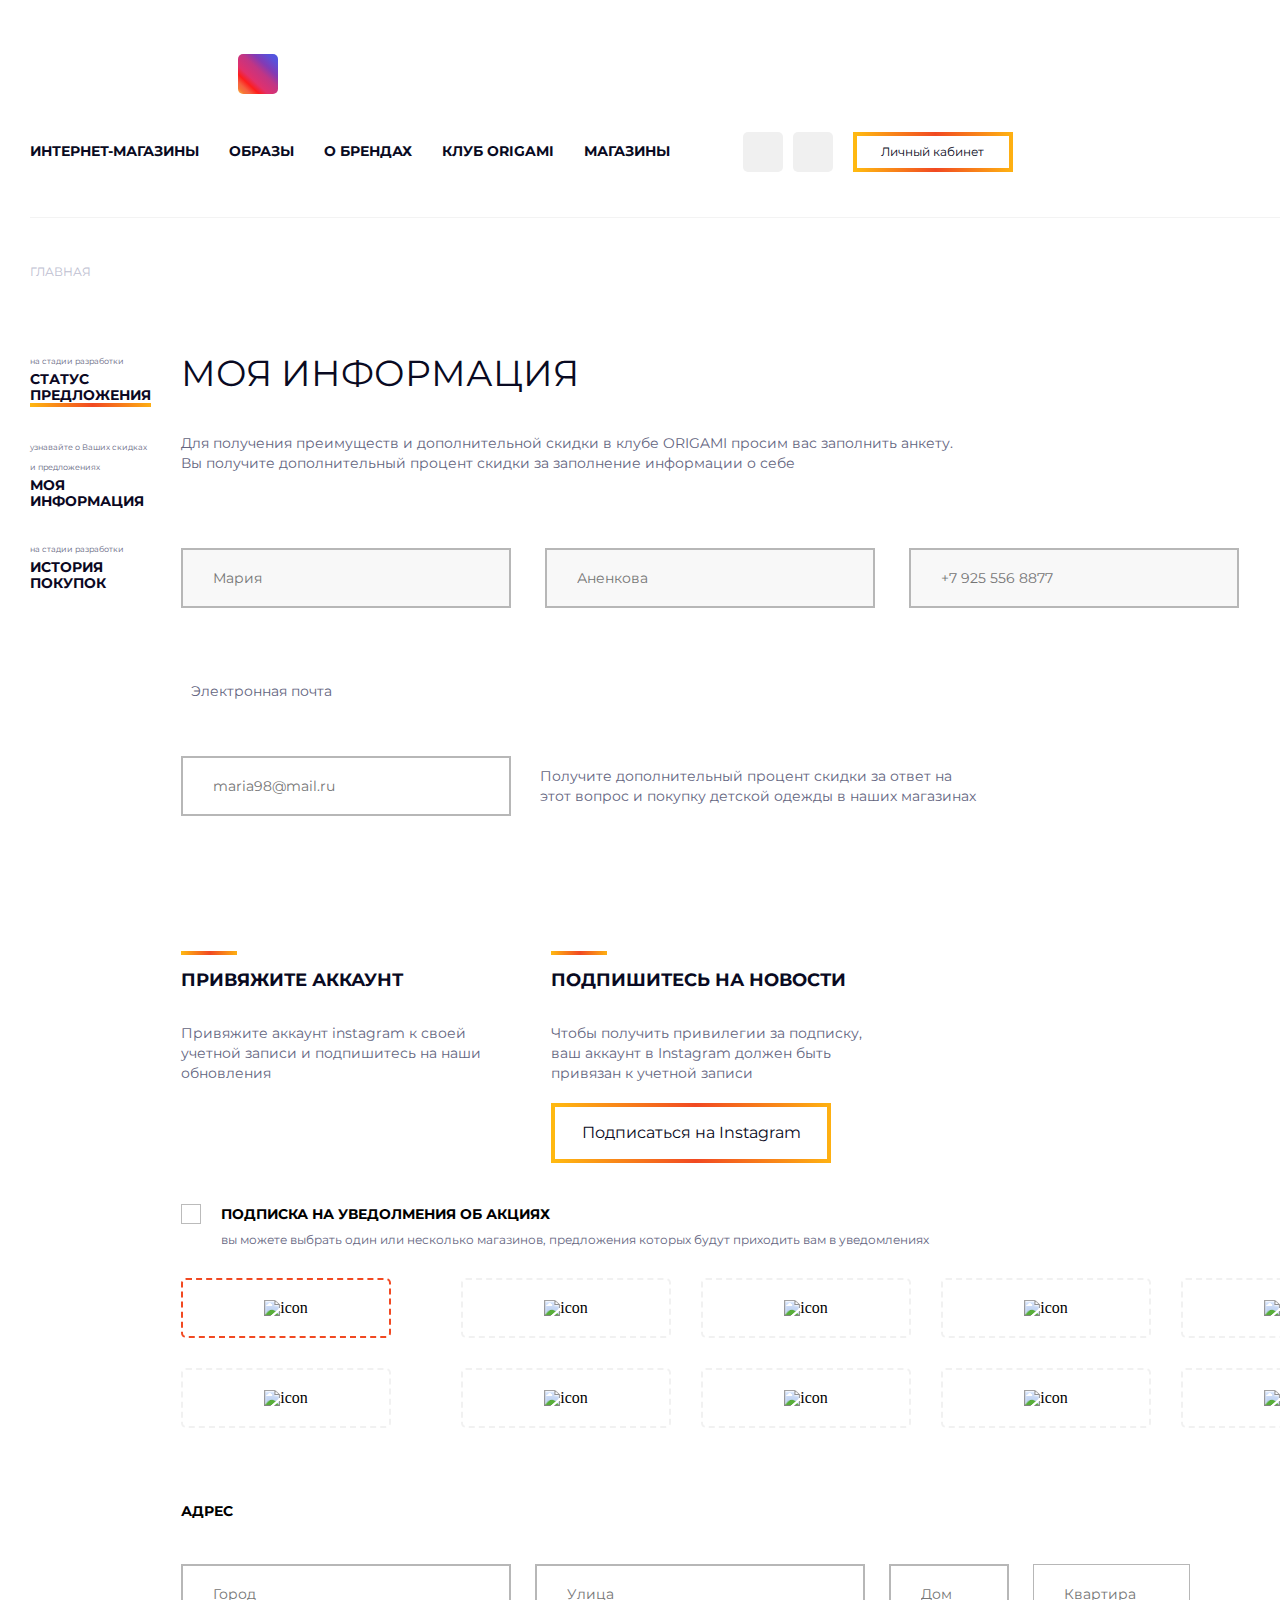
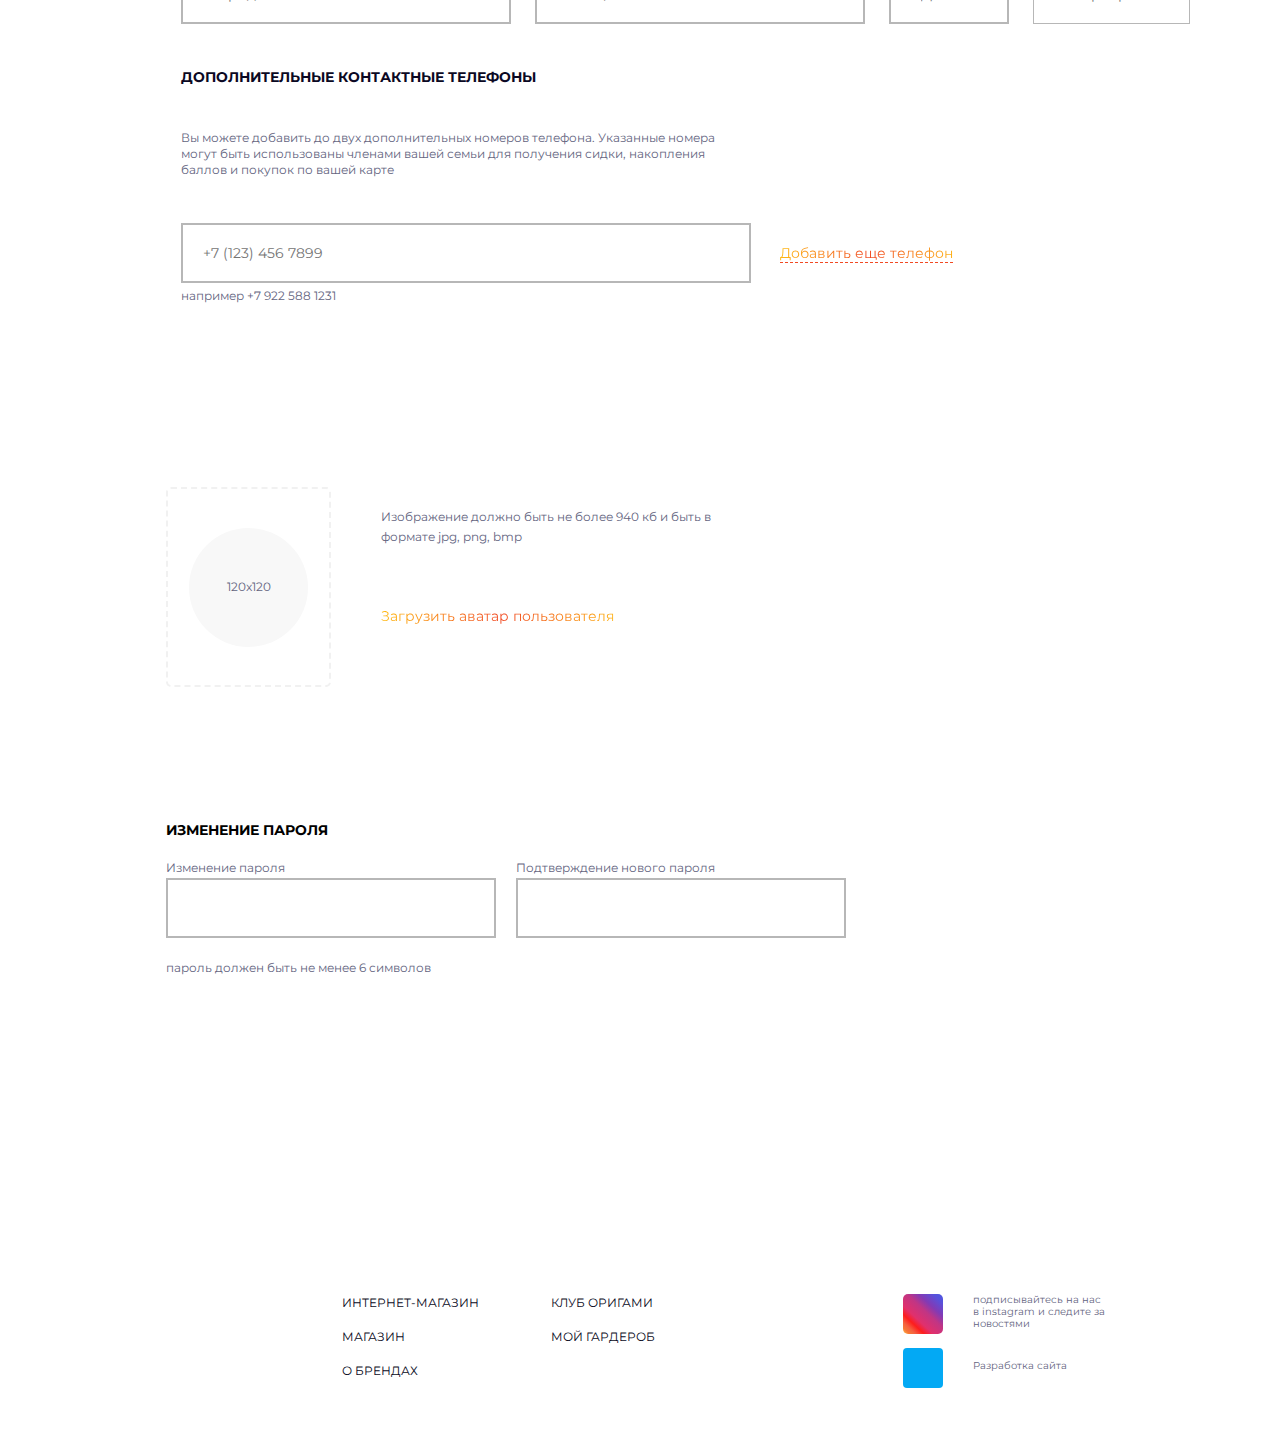
==== feedback.html @ f5c180c5 "Add files via upload" ====
<!DOCTYPE html>
<html lang="en">
<head>
    <meta charset="UTF-8">
    <meta name="viewport" content="width=device-width, initial-scale=1.0">
  
    <link rel="stylesheet" href="../css/font.css">
    <link rel="stylesheet" href="../css/null.css">
    <link rel="stylesheet" href="/css/bootstrap-grid.css">
    <link rel="stylesheet" href="../css/basket.css">
    <link rel="stylesheet" href="../css/style.css">
    <link rel="stylesheet" href="../css/feedback.css">
    
    <title>Origami</title>
</head>
<body>
    
    <div class="wrapper">

        <header>
          
            <div class="container">
                <div class="header__big">
                    <div class="row">
                        <div class="col-md-2">
                            <a href="../index.html" class="header__logo">
                                <img src="../img/logo/logo.png" alt="">
                            </a>
                        </div>
                           <div class="col-md-1">
                            <a href="#" class="header__icon">
                               
                                <img class="header__icon-link" src="/img/logo/instagram.svg" alt="">
                                </a>
                           </div>
                           
                <div class="header__items">
                         <div class="col-md-9">
                            <ul class="header__menu">
                                <li class="header__item"><a href="#" class="header__item-link">интернет-Магазины</a></li>
                                <li class="header__item"><a href="#" class="header__item-link">Образы</a></li>
                                <li class="header__item"><a href="#" class="header__item-link">О брендах</a></li>
                                <li class="header__item"><a href="#" class="header__item-link">Клуб ORIGAMI</a></li>
                                <li class="header__item"><a href="#" class="header__item-link">Магазины</a></li>
                             </ul>
                            </div>
                              
                                <div class="header__buttons">
                                    <a href="../index1.html" class="header__button-basket">
                                        <img src="../img/icons/basket.svg" alt="" />
                                    </a>
                                    <a href="#" class="header__button-search">
                                        <img src="../img/icons/search.svg" alt="" />
                                    </a>
                                    <a href href="#" class="header__button">
                                       <div class="header__button-text">
                                        Личный кабинет
                                       </div>
                                    </a>
                                </div>
                            </div>
                            
                           
                           
                        </div>
                    </div>
                </div>
    
           
               
    
    
    
    
    
    
    
    
    
    
    
    
    
    
    
    
    
    
    
    
    
    
    
    
         
    
    
          </header>



          <div class="line">
            <div class="container">
               <div class="row">
                   <div class="col-md-12">
                    <div class="divider">
    
                    </div>
                   </div>
               </div>
            </div>
        </div>   


        <div class="links">
            <div class="container">
               <div class="row">
                   <div class="col-md-12">
                    <div class="links__items">
                        <a class="links__item" href="#">Главная</a>
                        
                        
                    </div>
                   </div>
               </div>
        </div>
        </div>
    
    
        <div class="main-info">
            <div class="container">
           <div class="main-big__items">
            <div class="sidebar-items">
                <div class="row">
                    <div class="col-md-12">
                        <div id="sidebar-item">
                            <div class="sidebar-item__1">
                                на стадии разработки
                            </div>
                            <div class="sidebar-item__2 active"><a class="sidebar-item__2-link "href="/feedback.html">Статус предложения</a></div>
                            
                            <div class="sidebar-item__1">
                                узнавайте о Ваших скидках и предложениях
                            </div>
                            <div class="sidebar-item__2  "><a class="sidebar-item__2-link   " href="/cabinet.html">Моя информация</a></div>
            
            
                            <div class="sidebar-item__1">
                                на стадии разработки
                            </div>
                            <div class="sidebar-item__2  "><a class="sidebar-item__2-link   "  href="#">История покупок</a></div>
            
                            
                        </div>
                    </div>
                </div>
               
                
                
                
            
      
             
             
      
      
                
    
        

    
    
    
    
    
    
</div>
<div class="main">
    <div class="row">
        <div class="col-md-5">
            <div class="main-title">
                Моя информация
            </div>
        </div>
    </div>
    <div class="row">
        <div class="col-md-9">
            <div class="main-text">Для получения преимуществ и дополнительной скидки в клубе ORIGAMI просим вас заполнить анкету.<br>
                Вы получите дополнительный процент скидки за заполнение информации о себе</div>
        </div>
    </div>
      <div class="row">
        <div class="col-md-12">
            <form action="post" class="main-form">

                <input class="main-input" type="text" name="name" placeholder="Мария">
                <input class="main-input" type="text" name="last-name" placeholder="Аненкова">
                <input class="main-input" type="text" name="number" placeholder="+7 925 556 8877">
    
            </form>  
        </div>
      </div>
        
        <div class="row">
            <div class="col-md-12">
                <div class="main-items">
                    <img src="/img/main/main-1.svg" alt="" />
        
                    <div class="main-email">
                        Электронная почта
                    </div>
                </div>
            </div>
        </div>

        <div class="row">
            <div class="col-md-12">
                <div class="main-items">
                    <form class="main-form " action="">
                        <input class="main-input main-form__color" type="text" name="email" placeholder="maria98@mail.ru">
                    </form>
        
                    <div class="main-email__text ">Получите дополнительный процент скидки за ответ на<br>
                        этот вопрос и покупку детской одежды в наших магазинах</div>
                    
                </div>
            </div>
        </div>
     
      
      <div class="main-big__account">
        <div class="main-account">
           <div class="row">
               <div class="col-md-12">
                <div class="main-line__divider"></div>
                <div class="main-account__title">Привяжите аккаунт
                  <div class="main-account__icon-1">
                      <img src="/img/main/main-1.svg" alt="" />
               </div>
           </div>
           <div class="main-account__text">
            Привяжите аккаунт instagram к своей<br> учетной записи и подпишитесь на наши<br> обновления
          </div>
          <a href="#" class="main-account__icon">
              <a href=""><img src="/img/main/main_2.svg" alt="" /></a>
              
          </a>
                  </div>
                  
             
           
            </div>
          
              </div>
              
    
              <div class="main-account main-right">
              <div class="row">
                  <div class="col-md-12">
                    <div class="main-line__divider"></div>
                    <div class="main-account__title">Подпишитесь на новости
                      
                       
                         
                    </div>
                    <div class="main-account__text">
                        Чтобы получить привилегии за подписку,<br> ваш аккаунт в Instagram должен быть<br> привязан к учетной записи
                      </div>
                     <a href="#" class="main-account__btn">Подписаться на Instagram</a>
                      
                  </div>
              </div>
                  </div>
    
                
                  
          </div>
          
          
          <div class="main-account__subscribe">
            <div class="row">
                <div class="main-checkbox">
                    <label class="checkbox main-item__checkbox">
                        <input class="items__checkbox" type="checkbox" />
                        <div class="checkbox__text"><span class="checkbox-item__text ">Подписка на уведолмения об акциях</span></div>
                    </label>
                </div>
                <div class="main-account__subscribe-icon">
                    <img src="/img/main/main-1.svg" alt="" />
                     
                   </div>
              
                  
            </div>
            
           
            
          </div>
           <div class="main-account__subscribe-sub-text">вы можете выбрать один или несколько магазинов, предложения которых будут приходить вам в уведомлениях</div>
          
        
          
          <div class="main-brands">
            <div class="row">
                <div class="col-md-2">
                    <div class="main-brands__item focus">
                        <img src="/img/main/mian_3.png" alt="icon" />
                        
                    </div>
                    <div class="main-brands__item">
                        <img src="/img/main/mian_3.png" alt="icon" />
                        
                    </div>
                </div>
            </div>
                
              
            <div class="col-md-2">
                <div class="main-brands__item ">
                    <img src="/img/main/mian_3.png" alt="icon" />
                    
                </div>
                <div class="main-brands__item">
                    <img src="/img/main/mian_3.png" alt="icon" />
                    
                </div>
            </div>
            <div class="col-md-2">
                <div class="main-brands__item ">
                    <img src="/img/main/mian_3.png" alt="icon" />
                    
                </div>
                <div class="main-brands__item">
                    <img src="/img/main/mian_3.png" alt="icon" />
                    
                </div>
            </div>
            <div class="col-md-2">
                <div class="main-brands__item ">
                    <img src="/img/main/mian_3.png" alt="icon" />
                    
                </div>
                <div class="main-brands__item">
                    <img src="/img/main/mian_3.png" alt="icon" />
                    
                </div>
            </div>
            <div class="col-md-2">
                <div class="main-brands__item ">
                    <img src="/img/main/mian_3.png" alt="icon" />
                    
                </div>
                <div class="main-brands__item">
                    <img src="/img/main/mian_3.png" alt="icon" />
                    
                </div>
            </div>
            
          </div>
          
      
      
        
         
      
      
      <div class="main-address">
         <div class="row">
             <div class="col-md-12">
                <div class="main-address__title">адрес</div>
             </div>
         </div>
        <div class="row">
            <div class="col-md-12">
                <form action="post" class="main-address__form">
                    <input class="main-address__input-1" type="text" name="city" placeholder="Город">
                    <input class="main-address__input-1" type="text" name="street" placeholder="Улица">
                    <input class="main-address__input-2" type="text" name="house" placeholder="Дом">
                    <input class="main-address__input-3" type="text" name="flat" placeholder="Квартира">
      
                </form>
            </div>
        </div>
         <div class="row">
             <div class="col-md-12">
                <div class="main-address__subtitle">Дополнительные контактные телефоны</div>
             </div>
         </div>
         <div class="row">
             <div class="col-md-12">
                <div class="main-address__text">Вы можете добавить до двух дополнительных номеров телефона. Указанные номера<br> могут быть использованы членами вашей семьи для получения сидки, накопления<br> баллов и покупок по вашей карте</div>
             </div>
         </div>
          
        <div class="main-address__for-form">
           <div class="row">
               <div class="col-md-12">
                <form class="main-address__form-phone">
                    <input class="main-address__phone" type="text" name="phone" placeholder="+7 (123) 456 7899">
                    <a href="#"  class="main-address__add-phone-link current">Добавить еще телефон</a>
                  </form>
                  <div class="main-address__sub-text">например +7 922 588 1231</div> 
               </div>
           </div>
            
              
            </div>
        <div class="row">
            <div class="col-md-12">
              
            </div>
        </div>
            
              
        
          
          
          
      </div>
      
      
      
      
      <div class="user">
        <div class="row">
           <div class="col-md-2">
            <div class="user__profile">
                <input type="file" id="user__photo" name="file" >
                  <label class="user-input__item" for="user__photo">
                      120x120
                   
                    </label>
              </div>
           </div>
                  <div class="col-md-4">
                    <div class="user__download">
                        <div class="user__title"></div>
                        <div class="user__subtitle">Изображение должно быть не более 940 кб и быть в формате jpg, png, bmp</div>
                        <div class="user__btn-items">
                         
                          <label class="user-photo__item hover"> Загрузить аватар пользователя
                              <input class="user__photo-btn" type="file">
                          </label>
                        </div>
                        
                      
                        
                        
                    </div>
                  </div>
        </div>
              
          
      </div>
      
      
        

     <div class="password">
     
    <div class="row">
        <div class="col-md-12">
            <div class="password__title">Изменение пароля</div>
          <div class="password__items">
           
            
            <div class="password__new-title">Изменение пароля<div/>
            <div class="password__new-password">
                
                <div class="password__input">
                    <input type="password" class="password__new-area" name="password">
                </div>
          </div>
        
    </div>
           </div>
         <div class="password__items">
            <div class="password__new-password form__new-area">
                <div class="password__new-title">Подтверждение нового пароля</div>
                <div class="password__input">
                    <input type="password" class="password__new-area " name="password">
                </div>
            </div>
         </div>
    
        
    
           
            
        </div>
        <div class="row">
            <div class="password__text">пароль должен быть не менее 6 символов</div>    
        </div>
    </div>
    </div>
                

     
        
      
       
     
    
             

             
           
         
     
     
     
       
       
     
</div>
    
</div>

        </div>




    
    
    
    
    
    
    
    
    
    
    
    </div>
    
    
</div>







    
    
    
    
    
    
    
    
    
    
    
    
    
    
    
    
    
    
    
    
    
    
    
    
    
    
    
    
    
    
    
    
    
    
    
    
    
    
    
    
    
    
    
    
    
    
    
    
    
    
    
    
    
    
    
    
    
    
    
    
    
    
    
    
    
    
    
    
    
    
    
    
    
    
    
    
    
    
    
    


    <footer>
        <div class="container">
         
           <div class="footer__big">
               <div class="row">
               <div class="col-md-2 ">
                <div class="footer__items">
                    <a href="#" class="footer__logo">
                        <img src="../img/logo/logo.png" alt="" />
    
                    </a>
               </div>
            </div>
            
                   <div class="col-md-2 offset-1 ">
                    
                        <ul class="footer__menu">
                            <li class="footer__menu-item"><a href="#" class="footer__menu-link">Интернет-магазин</a></li>
                            <li class="footer__menu-item"><a href="#" class="footer__menu-link">Магазин</a></li>
                            <li class="footer__menu-item"><a href="#" class="footer__menu-link">о брендах</a></li>
                          </ul>
                    </div>
                  
                    <div class="col-md-2 ">
                        <div class="footer__items">
                            <ul class="footer__menu"  class="footer__menu-links">
                                <li class="footer__menu-item"><a href="#" class="footer__menu-link">Клуб оригами</a></li>
                                <li class="footer__menu-item"><a href="#" class="footer__menu-link">Мой гардероб</a></li>
                                </ul>
                        </div>
                    </div>
                        
                 <div class="col-md-3 offset-1">
                    <div class="footer-items">
                        <div class="footer__icons">
                                
                            <a href="#" class="footer__insta">
  
                                
                                <img class="footer__insta-img" src="../img/icons/instagram.svg" alt=""/>
                          
                            </a>
                             
                            <a href="#" class="footer__itrak">
                                
                                <img src="../img/catalog/itrak.svg" alt="" />
                           
                            </a>
                           
                        </div>
                        <div class="footer__text">
                            <div class="footer__insta-text">
                                подписывайтесь на нас<br> в instagram и следите за<br>  новостями
                              
  
                            </div>
                          
                            <div class="footer__itrak-text">
                                Разработка сайта
                            </div>
                        </div>
                      </div>
                     
                 </div>
               </div>
           </div>
          
            
        </div>

    </footer>






    </div>













































































    <script src="https://code.jquery.com/jquery-3.5.1.slim.min.js" integrity="sha384-DfXdz2htPH0lsSSs5nCTpuj/zy4C+OGpamoFVy38MVBnE+IbbVYUew+OrCXaRkfj" crossorigin="anonymous"></script>
 
    <script src="/js/main.js"></script>
</body>
</html>
---- css/font.css ----
/** Generated by FG **/
@font-face {
	font-family: Montserratb;
	src: url('fonts/Montserrat-Bold.eot');
	src: local('☺'), url('/fonts/Montserrat-Bold.woff') format('woff'), url('/fonts/Montserrat-Bold.ttf') format('truetype'), url('/fonts/Montserrat-Bold.svg') format('svg');
	font-weight: normal;
	font-style: normal;
}

/** Generated by FG **/
@font-face {
	font-family: Montserrat;
	src: url('..fonts/Montserrat-Regular.eot');
	src: local('☺'), url('../fonts/Montserrat-Regular.woff') format('woff'), url('../fonts/Montserrat-Regular.ttf') format('truetype'), url('../fonts/Montserrat-Regular.svg') format('svg');
	font-weight: normal;
    font-style: normal;
}



@font-face {
	font-family: 'icomoon';
	src:  url('../fonts/icomoon.eot?lptqrt');
	src:  url('../fonts/icomoon.eot?lptqrt#iefix') format('embedded-opentype'),
	  url('../fonts/icomoon.ttf?lptqrt') format('truetype'),
	  url('../fonts/icomoon.woff?lptqrt') format('woff'),
	  url('../fonts/icomoon.svg?lptqrt#icomoon') format('svg');
	font-weight: normal;
	font-style: normal;
	font-display: block;
  }
  
  [class^="icon-"], [class*=" icon-"] {
	/* use !important to prevent issues with browser extensions that change fonts */
	font-family: 'icomoon' !important;
	speak: never;
	font-style: normal;
	font-weight: normal;
	font-variant: normal;
	text-transform: none;
	line-height: 1;
  
	/* Better Font Rendering =========== */
	-webkit-font-smoothing: antialiased;
	-moz-osx-font-smoothing: grayscale;
  }
  
  .icon-row:before {
	content: "\e904";
	margin: 0px 22px 0px 0px;
	cursor: pointer;
	transform: rotate(90deg);
	

  }
  .icon-1:before {
	content: "\e905";
  }
  .icon-itrak:before {
	content: "\e900";
	color: #fff;
  }
  .icon-boy1:before {
	content: "\e901";
	color: #5ea4f2;
	font-size: 35px;
  }

  
  .icon-children1:before {
	content: "\e902";
	font-size: 35px;
	color: #5ea4f2;

  }
  .icon-girl1:before {
	font-size: 35px;

	content: "\e903";
	color: #5ea4f2;
  }
---- css/null.css ----
* {
	padding: 0px;
	margin: 0px;
	border: 0px;
}

*,
*:before,
*:after {
	-webkit-box-sizing: border-box;
	box-sizing: border-box;
}

:focus,
:active {
	outline: none;
}

a:focus,
a:active {
	outline: none;
}

aside,
nav,
footer,
header,
section {
	display: block;
}

html,
body {
	height: 100%;
	min-width: 320px;
}

body {
	line-height: 1;
	font-family: "";
	-ms-text-size-adjust: 100%;
	-moz-text-size-adjust: 100%;
	-webkit-text-size-adjust: 100%;
}

input,
button,
textarea {
	font-family: "";
}

input::-ms-clear {
	display: none;
}

button {
	cursor: pointer;
}

button::-moz-focus-inner {
	padding: 0;
	border: 0;
}

a,
a:visited {
	text-decoration: none;
}

a:hover {
	text-decoration: none;
}

ul li {
	list-style: none;
}

img {
	vertical-align: top;
}

h1,
h2,
h3,
h4,
h5,
h6 {
    
}
---- css/basket.css ----
.bought-big__big-items {
    display: flex;
    justify-content: space-between;
    
    
    
   
    
    
    
    
    
    
    
    
}   
 .bought-big__items {
     display: flex;
     flex-direction: column;
    
    
   
 
 }

.row {
    
    
    
    
    
    
    
    
    
    
    margin: 0px 0px 45px 0px;
    
    
    
}
.bought-img img {
    margin: 0px 0px 0px -15px;
  
    
    display: flex;
    justify-content: center;
    align-items: center;
    max-width: 210px;
    max-height: 254px;
   
    
    background-color: #f2f4f5;
    
    
}

.bought-img {
    
    display: flex;
    justify-content: center;
    align-items: center;
    max-width: 210px;
    max-height: 254px;
    background-color: #f2f4f5;
}


.bought-counter {
    display: flex;
    justify-content: center;
   
    
  
}
.bought-counter__minus {
    cursor: pointer;
    
    display: flex;
    justify-content: center;
    align-items: center;
    width: 40px;
    height: 40px;
    border: 1px solid #ededed;
    border-radius: 50%;
    background-color: #ffff;
    
}

.bought-counter__minus::before {
    content: '';
    width: 12px;
    height: 1px;
    background-color: #636480;

}



   

.bought-counter__total {
     
    text-align: center;
    border: none;
    
   
}
.bought-counter__plus {
    cursor: pointer;
    display: flex;
    justify-content: center;
    align-items: center;
    width: 40px;
    height: 40px;
    border: 1px solid #ededed;
    border-radius: 50%;
    background-color: #ffff;
}

.bought-counter__plus::before {
    position: relative;
    left: 6px;
    content: '';
     width: 12px;
    height: 1px;
    transform: rotate(90deg);
    background-color: #636480;
}

.bought-counter__plus::after {
    
    content: '';

    position: relative;
    right: 6px; 
    width: 12px;
    height: 1px;
    
    background-color: #636480;
}

.bought-cost {
    display: flex;
    flex-direction: column;
    color: #636480;
    font-family: Montserrat;
    font-size: 14px;
    font-weight: 400;
    line-height: 20px;
    
  
}
.bought-price {
    color: #000000;
    font-family: Montserratb;
    font-size: 14px;
    font-weight: 700;
    line-height: 20px;
}


.bought-item {
    margin: 0px 0px 0px 0px;
    display: flex;
    flex-direction: column;
    justify-content: flex-end;
   
}
   


.bought {
    position: relative;
}

.bought-img {
    margin: 0px 0px 0px 0px;
}
.bought-item {
}
.bought-title {
    color: #090a22;
    font-family: Montserratb;
    font-size: 14px;
    font-weight: 700;
    line-height: 25px;
    text-transform: uppercase;
    margin: 30px 0px 25px 0px;
}
.bought-brand {
    color: #636480;
    font-family: Montserrat;
    font-size: 14px;
    font-weight: 400;
    line-height: 20px;
    margin: 0px 0px 10px 0px;
}
.bought-brand__name {
    color: #090a22;
    font-family: Montserrat;
    font-size: 14px;
    font-weight: 400;
    line-height: 20px;
}
.bought-item-2 {
    display: flex;
    flex-direction: column;
    
     margin: 30px 0px 0px 0px; 
}
body {
    background-color: #0000;
}

#calc {
    color: #090a22;
font-family: Montserrat;
font-size: 14px;
font-weight: 400;
line-height: 20px;
    margin: 0px 0px 48px 70px;
    border: none;
    display: flex;
    justify-content: center;
    align-items: center;    
}
.quantity {
    
 
    position: relative;
  }
  
  input[type=number]::-webkit-inner-spin-button,
  input[type=number]::-webkit-outer-spin-button
  {
    -webkit-appearance: none;
    margin: 0;
  }
  
  input[type=number]
  {
    -moz-appearance: textfield;
  }
  
  .quantity input {
      
    outline: none;  
    width: 45px;
    height: 42px;
    line-height: 1.65;
    float: left;
    display: block;
    padding: 0;
    margin: 0;
    padding-left: 20px;
    border: 1px solid #eee;
  }
  
  .quantity input:focus {
    outline: 0;
  }
  
  .quantity-nav {
   
    position: relative;
    height: 42px;
  }
  
  .quantity-button {
      margin: 0px 0px 0px 20px;
      display: flex;
      justify-content: center;
      align-items: center;
    position: relative;
    cursor: pointer;
    border-left: 1px solid #eee;
   
    border-radius: 50%;
    text-align: center;
    color: #333;
    font-size: 13px;
    font-family: "Trebuchet MS", Helvetica, sans-serif !important;
    line-height: 1.7;
    -webkit-transform: translateX(-100%);
    transform: translateX(-100%);
    -webkit-user-select: none;
    -moz-user-select: none;
    -ms-user-select: none;
    -o-user-select: none;
    user-select: none;
  }
  
  .quantity-button.quantity-up {
   
    position: absolute;
    width: 40px;
    height: 40px;
    border: 1px solid #ededed;
    
    left: 135px;
    
    border-bottom: 1px solid #eee;
  }
  
  .quantity-button.quantity-down {
     
    position: absolute;
    
    left: 55px;
    width: 40px;
    height: 40px;
    border: 1px solid #ededed;

  }


  .quantity-button.quantity-down:before {
      content: "";
      width: 12px;
      height: 1px;
      background-color: #636480;
  }

  .quantity-button.quantity-up:before {
      position: absolute;
    content: "";
    display: flex;
    justify-content: center;
    align-items: center;
    width: 12px;
    height: 1px;
    background-color: #636480;
}


.quantity-button.quantity-up:after {
    content: "";
    width: 12px;
    height: 1px;
    background-color: #636480;
    transform: rotate(90deg);
}
.bought-color {
    color: #636480;
    font-family: Montserrat;
    font-size: 14px;
    font-weight: 400;
    line-height: 20px;
    margin: 0px 0px 10px -50px;
    display: inline-block;
    
}

.bought-item-3 {
    margin: 30px 0px 0px 0px;
}
.bought-cost {
    margin: 30px 0px 0px 0px;
}
.bought-price {
    margin: 0px 0px 50px 0px;
}
.bought-size {
    color: #636480;
    font-family: Montserrat;
    font-size: 14px;
    font-weight: 400;
    line-height: 20px;
    display: inline-block;
    margin: 0px 0px 10px 0px;
}
.bought-delete {
    display: inline-block;
    margin: 40px 0px 0px 22px;
}


#select-color {
    position: relative;
    right: 50px;
   
    
    padding: 0px 0px 0px 20px;
    
    color: #090a22;
    font-family: Montserrat;
    font-size: 14px;
    font-weight: 400;
    line-height: 20px;
    min-width: 240px;
    min-height: 40px;
    border: 1px solid #ededed;
    -webkit-appearance: none;
    -moz-appearance: none;
    -ms-appearance: none;
    appearance: none !important;    
    background: url('/img/buy/Vector_1.svg') 90% no-repeat;

}

#select-color option {
    margin: 0px 0px 15px 0px;
}


#select-size {
    color: #090a22;
    font-family: Montserrat;
    font-size: 14px;
    font-weight: 400;
    line-height: 20px;
    padding: 0px 0px 0px 20px;
    
    min-width: 120px;
    min-height: 40px;
    border: 1px solid #ededed;
    -webkit-appearance: none;
    -moz-appearance: none;
    -ms-appearance: none;
    appearance: none !important;  
    background: url('/img/buy/Vector_1.svg') 80% no-repeat;

    }

    
    .total-cost {
        position: relative;
        background-color: #f8f8fa;
        max-width: 450px;
        padding: 40px 0px 50px 40px;
    }
    .total-cost__title {
      
        color: #090a22;
        font-family: Montserrat;
        font-size: 28px;
        font-weight: 400;
        text-transform: uppercase;
        margin: 0px 0px 40px 0px;

    }
    .total-cost__price {
        padding: 0px 40px 0px 0px;
        display: flex;
        justify-content: space-between;
    }
    .total-cost__subtitle {
        color: #090a22;
    font-family: Montserratb;
    font-size: 28px;
    font-weight: 700;
    text-transform: uppercase;
    margin: 0px 0px 60px 0px;
    }

    .total-cost__money {
        font-size: 14px;
    }


    .total-cost__text {
        margin: 8px 0px 0px 0px;
        color: #636480;
        font-family: Montserrat;
        font-size: 14px;
        font-weight: 400;
        line-height: 20px;
    }
    .total-promocode {
        color: #bdbed0;
        font-family: Montserrat;
        font-size: 14px;
        font-weight: 400;
        line-height: 20px;
        padding: 0px 0px 0px 20px;
        width: 370px;
        height: 60px;
        border: 1px solid #bdbed0;
        background-color: #ffffff;
        margin: 0px 0px 10px 0px;
    }
    .total-promocode__text {
        color: #636480;
        font-family: Montserrat;
        font-size: 12px;
        font-weight: 400;
        line-height: 20px;
    }

 .total-promocode__link {
    color: #636480;
    text-decoration: underline;
 }

 .total-delivery__items {
     margin: 0px 0px 0px 40px;
 }

    .total-order__btn {
        display: flex;
        justify-content: center;
        align-items: center;
        width: 370px;
        height: 60px;
        background-color: #feb412;
        color: #ffffff;
        font-family: Montserrat;
        font-size: 16px;
        font-weight: 400;
        line-height: 20px;
        text-transform: uppercase;
        margin: 0px 0px 30px 0px;
    }

    .total-order__btn:hover {
        color:#ffff;
        box-shadow: 0 14px 28px rgba(0,0,0,0.25), 0 10px 10px rgba(0,0,0,0.22);
    }
    
    .total-order__checkbox {
        display: flex;
        align-items: center;
        
        
        color: #636480;
        font-family: Montserrat;
        font-size: 14px;
        font-weight: 400;
        line-height: 36px;
    }

    .items-checkbox {
      
        
        
    }

    .total-order__checkbox-text {
        margin: 10px 0px 0px 30px;
    }

    .checkbox input {
        position: absolute;
        z-index: -1;
        opacity: 0;
        margin: 10px 0 0 20px;
    }
    .checkbox__text {
        position: relative;
        padding: 0 0 0px 30px;
        cursor: pointer;
        
    }

    .checkbox-item__text {
        display: inline-block;
        margin: 0px 0px 50px 0px;
        position: relative;
        bottom: 12px;
    }

    .checkbox__text:before {
      border: 1px solid #bbbbbb;
        width: 20px;
        height: 20px;
      background-color: #000000;
        content: '';
        position: absolute;
        top: -4px;
        left: 0;
        
        
        background: #ffff;
    
    
    }
    
    .checkbox input:checked + .checkbox__text:before {
      
      background: url('/img/icons/true.svg')no-repeat center  , #000000; ;
      border: none;
      width: 20px;
      height: 20px;
    }
    .checkbox input:checked + .checkbox__text:after {
        left: 26px;
    }
    .checkbox input:focus + .checkbox__text:before {
    
    }
    .total-points {
        color: #000000;
    font-family: Montserratb;
    font-size: 14px;
    font-weight: 700;
    line-height: 20px;
    }
    .total-delivery__title {
        color: #090a22;
        font-family: Montserrat;
        font-size: 28px;
        font-weight: 400;
        text-transform: uppercase;
        margin: 40px 0px 20px 0px;
    }
    .total-delivery__subtitle {
        font-family: Montserrat;
        font-size: 14px;
        font-weight: 400;
        line-height: 26px;
    }

    .total-delivery__subtitle-font {
        font-family: Montserratb;
        font-weight: 700;
        line-height: 26px;
    }



    .total-delivery__text {
        color: #636480;
        font-family: Montserrat;
        font-size: 14px;
        font-weight: 400;
        line-height: 26px;
        margin: 0px 0px 20px 0px;
    }

    .total-delivery__text-font {
        font-family:Montserratb;
        font-weight: 700;
        line-height: 26px;
    }
    
    .total-delivery__link {
        text-decoration: underline;
        color: #636480;
    }
    .total-delivery__change {
        color: #636480;
        font-family: Montserrat;
        font-size: 14px;
        font-weight: 400;
        line-height: 26px;
        margin: 0px 0px 161px 0px;
    }
    .total-delivery__change-link {
        text-decoration: underline;
        color: #636480;
    }

    .brand-margin {
     margin: 25px 0px 8px 0px;
    }
---- css/style.css ----
.container {
    max-width: 1410px;
	margin: 0 auto;
	width: 100%;
}

header {
	padding: 29px 0px 0px 0px;
	}
	.header__news {
		padding: 0px 0px 0px 0px;
	}
.header__big {

}
	
	.header__logo {
		
		
	
	}
	.header__icon {
		margin: 25px 0px 0px 0px;
		display: inline-block;
		border-radius: 5px;
		width: 40px;
		height: 40px;
		background: linear-gradient(223.03deg, #405DE6 -11.29%, #5851DB 11.96%, #833AB4 29.54%, #C13584 43.71%, #E1306C 63.56%, #FD1D1D 74.34%, #F56040 84.54%, #F77737 91.92%, #FCAF45 97.59%);
	}
	
	.header__icon-link {
		display: flex;
		margin: 10px 10px 10px 10px;
}

	.header__items {
		margin: 35px 0px 0px 0px;
		display: flex;
		
	}
	.header__menu {
		display: flex;
		align-items: center;
		justify-content: flex-start;	
	}
	.header__item {
		margin: 10px 30px 0px 0px;
	}
	.header__item-link {
		color: #090a22;
		font-family: Montserratb;
		font-size: 14px;
		font-weight: 700;
		line-height: 18px;
		text-transform: uppercase;
	}



	.header__buttons {
		display: flex;
		margin: 0px 0px 0px 0px;
		
	}
	.header__button-basket {
		display: flex;
		justify-content: center;
		width: 40px;
		height: 40px;
		border-radius: 5px;
		background-color: #f0f0f0;
		margin: 0px 10px 0px 0px;
		
	}

	.header__button-basket:hover {
		box-shadow: 0 14px 28px rgba(0,0,0,0.25), 0 10px 10px rgba(0,0,0,0.22);
	}
	.header__button-search {
		display: flex;
		justify-content: center;
		width: 40px;
		height: 40px;
		border-radius: 5px;
		background-color: #f0f0f0;
		margin: 0px 20px 0px 0px;
	}

	.header__button-search:hover {
		box-shadow: 0 14px 28px rgba(0,0,0,0.25), 0 10px 10px rgba(0,0,0,0.22);
	}
	.header__button {
		display: flex;
		justify-content: center;
		align-items: center;
		color: #090a22;
		font-family: Montserrat;
		font-size: 12px;
		font-weight: 400;
		line-height: 16px;		
		
		border: 4px solid ;
		border-image: linear-gradient(90deg, #FFB911 0%, #F14922 51.64%, #FFB911 104.36%);
		border-image-slice: 1;
		width: 160px;
		height: 40px;
		
	}
	.header__button:hover {
		box-shadow: 0px 6px 29px 0px rgba(255, 42, 0, .41);
		background-color: #feb412;
		transition: all 0.2s linear;
		border: none;
		color: #ffff;
	}

	

	/* Buy */

	.buy {
		padding: 12px 0px 13px 0px;
		background-color: #b6acf7;
	}
	.buy__link {
		display: flex;
		justify-content: center;
		align-items: center;
		
	}
	.buy__text {
		margin: 0px 54px 0px 0px;
		color: #ffffff;
		font-family: Montserrat;
		font-size: 14px;
		font-weight: 700;
		line-height: 25px;
		text-transform: uppercase;

	}
	
	.buy__link-details {
		display: flex;
		justify-content: center;
		align-items: center;
		width: 160px;
		height: 30px;
		border: 3px solid #ffffff;
		color: #ffffff;
		font-family: Montserrat;
		font-size: 11px;
		font-weight: 400;
		line-height: 16px;
	}
	
		/*links  */

	.links {
		padding: 20px 0px 60px 0px;

	}
	
	.links__items {
		
		margin: 0px 0px 26px 0px;
	}
.links__item {
	margin: 0px 32px 0px 0px;
		color: #bdbed0;
		font-family: Montserrat;
		font-size: 12px;
		font-weight: 400;
		line-height: 16px;
		text-transform: uppercase;
}
	.links__internet-store {
		color: #090a22;
		font-family: Montserrat;
		font-size: 36px;
		font-weight: 400;
		line-height: 30px;
		text-transform: uppercase;
	}

	/* catalog */

	.catalog__menu {
	}
		
	.catalog__items {
		display: inline-block;
		margin: 0px 0px 10px 0px;
		

	}
	.catalog__link {
		margin: 0px 50px 0px 0px;
		color: #636480;
		font-family: Montserrat;
		font-size: 12px;
		font-weight: 400;
		line-height: 20px;
		
	}
	.catalog__choice {
		display: flex;
		
		
		
	}
	.catalog__choice-link {
		
		margin: 0px 82px 0px 0px;
		font-family: Montserrat;
		color: #bdbed0;
		font-size: 18px;
		font-weight: 400;
		line-height: 16px;
		text-transform: uppercase;
	
	


	}

	
	.catalog__choice-link:focus {
		color: #0b0823;
		font-family: Montserratb;
		font-size: 18px;
		font-weight: 700;
		
		text-transform: uppercase;
		border-bottom: 4px solid;
		border-image: linear-gradient(90deg, #FFB911 0%, #F14922 51.64%, #FFB911 104.36%); 
		border-image-slice: 1;
	}

	.links__choice-element {
		display: flex;
		justify-content: flex-end;
		margin: -50px 0px 20px 0px;
		
		
	}
	
	.links__buttons-choice {
		display: flex;
		
		
		
	
		
	}
	.choice__btn  {
		margin: 0px 20px 0px 0px;
		display: flex;
		justify-content: flex-start;
		width: 200px;
		height: 60px;
		border-radius: 30px;
		background-color: #dfedfc;
		transform: translatez(-10deg);
	}

	.choice__btn:focus {
		background-color: #f3f3f3;
		color: #f3f3f3;
		display: flex;
		justify-content: flex-end;
		transform: translateZ(20px);
		
		
	}
	.choice__btn-img :focus {
		background-color: #f3f3f3;

		
		
	}
	
	.choice__btn-circle	{
		display: flex;
		justify-content: center;
		align-items: center;
		width: 60px;
		height: 60px;
		border-radius: 30px;
		border: 2px solid #ffffff;
		background-color: #dfedfc;
	}
	
	.choice__btn-circle:active {
		background-color: #f3f3f3;
	}

	.divider {
		width: 1410px;
		height: 1px;
		background-color: #f3f3f3;
	}


	/* options */

	.options {
		position: relative;
		padding: 30px 0px 100px 0px;

	}
	
	.options__navigation {
		display: flex;
		justify-content: space-between;
		
		
		
	}
	.options__subtitle {
		color: #636480;
		font-family: Montserrat;
		font-size: 12px;
		font-weight: 400;
		line-height: 20px;
		margin: 0px 0px 40px 0px;
		
	}
	.otpions__menu-items {

	
	
	}
	.option__menu-item {
		margin: 0px 0px 30px 0px;
		color: #090a22;
		font-family: Montserratb;
		font-size: 14px;
		font-weight: 700;
		line-height: 25px;
		text-transform: uppercase
	}


	input {
		width: 20px;
		height: 20px;
		border: 2px solid #b7b7b7;
		margin: 0px 8px 0px 0px;
		
	}
	.option__catalog {
		display: flex;
		flex-direction: column;
		justify-content: center;
	}

	.option__menu-choice {
		margin: 13px 0px 0px 0px;
		color: #636480;
		font-family: Montserrat;
		font-size: 14px;
		font-weight: 400;
		line-height: 36px;
		text-transform: none;


		
	}

	.option__catalog-item-1 {

		
		margin: 0px 30px 30px 0px;
		background-image: url('/img/catalog/catalog_1.png');
		width: 330px;
		height: 400px;
	}
	

 	.option__title-big {
		 margin: 25px 0px 275px 35px;
		display: flex;
		 justify-content: center;
		 align-items: center;
		width: 207px;
		height: 35px;
		border-radius: 5px;
		background-color: #feb611;
		color: #ffffff;
		font-family: Montserrat;
		font-size: 14px;
		font-weight: 700;
		line-height: 25px;
		text-transform: uppercase;

	}


	  .option__catalog-title-medium {
		margin: 25px 0px 275px 35px;
		display: flex;
		justify-content: center;
		align-items: center;
	   width: 177px;
	   height: 35px;
	   border-radius: 5px;
	   background-color: #feb611;
	   color: #ffffff;
	   font-family: Montserrat;
	   font-size: 14px;
	   font-weight: 700;
	   line-height: 25px;
	   text-transform: uppercase;

	 }


	   .option__catalog-title-small {
		margin: 25px 0px 275px 35px;
		display: flex;
		justify-content: center;
		align-items: center;
		width: 139px;
		height: 35px;
		border-radius: 5px;
		background-color: #feb611;
		color: #ffffff;
		font-family: Montserrat;
		font-size: 14px;
		font-weight: 700;
		line-height: 25px;
		text-transform: uppercase;
	 }

	.option__catalog-title-party {
		margin: 25px 0px 275px 35px;
		display: flex;
		justify-content: center;
		align-items: center;
		width: 139px;
		height: 35px;
		border-radius: 5px;
		background-color: #feb611;
		color: #ffffff;
		font-family: Montserrat;
		font-size: 14px;
		font-weight: 700;
		line-height: 25px;
		text-transform: uppercase;


	 }
	.option__catalog-like {
		 margin: 0px 0px 0px 30px;
		width: 40px;
		height: 40px;
		box-shadow: 0 6px 10px rgba(255, 42, 0, 0.2);
		border-radius: 5px;
		background-color: #ffffff;
	}
	.option__catalog-item-2 {
		margin: 0px 30px 30px 0px;
		background-image: url('/img/catalog/catalog_2.png');
		width: 330px;
		height: 400px;
	}
	
	.option__catalog-item-3 {
		margin: 0px 30px 30px 0px;
		background-image: url('/img/catalog/catalog_3.png');
		width: 330px;
		height: 400px;
	}
	
	
	.option__catalog-item-4 {
		margin: 0px 30px 30px 0px;
		background-image: url('/img/catalog/catalog_4.png');
		width: 330px;
		height: 400px;
	}


	.option__catalog-item-5 {
		margin: 0px 30px 30px 0px;
		background-image: url('/img/catalog/catalog_5.png');
		width: 330px;
		height: 400px;
	}

	.option__catalog-item-6 {
		margin: 0px 30px 30px 0px;
		background-image: url('/img/catalog/catalog_6.png');
		width: 330px;
		height: 400px;
	}

	.option__catalog-item-7 {
		margin: 0px 30px 30px 0px;
		background-image: url('/img/catalog/catalog_7.png');
		width: 330px;
		height: 400px;
	}

	.option__catalog-item-8 {
		margin: 0px 30px 30px 0px;
		background-image: url('/img/catalog/catalog_8.png');
		width: 330px;
		height: 400px;
	}

	.option__catalog-item-9 {
		margin: 0px 30px 30px 0px;
		background-image: url('/img/catalog/catalog_9.png');
		width: 330px;
		height: 400px;
	}

	.load {
		align-items: center;
		cursor: pointer;
		display: flex;
		flex-direction: row;
		font-size: 14px;
		font-weight: bold;
		height: 165px;
		justify-content: center;
		line-height: 20px;
		margin: 0 auto 150px;
		position: relative;
		text-align: center;
		text-transform: uppercase;
		width: 165px;
	}
	
	.load:before {
		background: url(/img/catalog/rows.png) no-repeat;
		content: "";
		height: 100%;
		left: 0;
		position: absolute;
		top: 0;
		width: 100%;
		z-index: -1;
	}
	
	.load:hover:before {
		animation: rotation 2s infinite linear;
	}
	
	@keyframes rotation {
		from {
			transform: rotate(0deg);
		}
		to {
			transform: rotate(359deg);
		}
	}


/* help */

.help {
	position: relative;
}

.help__items {
	display: flex;
	flex-direction: column;
	
	
	padding: 60px 0px 40px 0px;

	background-color: #f8f8fa;
	
	
}

.help__img  {
	display: inline-block;
	width: 100%;
	
	
	
}
.help__img {
	width: 150px;
	height: 150px;
}
.help__title {
	margin: 60px 0px 36px 90px;
	color: #090a22;
	font-family: Montserrat;
	font-size: 36px;
	font-weight: 400;
	text-transform: uppercase;
}
.help__subtitle {
	
	color: #636480;
	font-family: Montserrat;
	font-size: 16px;
	font-weight: 400;
	margin: 0px 0px 62px 90px;
	
	
}
.help__btn {
	margin: 0px 0px 0px 90px;
	display: flex;
	justify-content: center;
	align-items: center;
	width: 330px;
	height: 60px;
	border: 4px solid;
	border-image: linear-gradient(90deg, #FFB911 0%, #F14922 51.64%, #FFB911 104.36%);
	border-image-slice: 1;
	color: #090a22;
	font-family: Montserrat;
	font-size: 14px;
	font-weight: 400;
	line-height: 16px; 
	
}
	/* footer */

	.footer__logo {
		display: inline-block;
	
	}

	.footer__items {
		display: flex;
		
		
	
	}
	.footer__menu {
		margin: 15px 0px 0px 0px;

		display: flex;
		flex-direction: column;
		justify-content: space-between;
		
		
	}
	
	
	.footer__menu-item {
		margin: 0px 0px 17px 0px;
		
	}

	

	.footer__menu-link {
		color: #090a22;
		font-family: Montserrat;
		font-size: 12px;
		font-weight: 400;
		line-height: 16px;
		text-transform: uppercase;
	}
	.footer__icons {
		margin: 15px 0px 0px 40px;
	
		
	}
	.footer__insta {
		margin: 0px 30px 14px 0px;
		display: flex;
		justify-content: center;
		align-items: center;
		border-radius: 5px;
		width: 40px;
		height: 40px;
		background: linear-gradient(223.03deg, #405DE6 -11.29%, #5851DB 11.96%, #833AB4 29.54%, #C13584 43.71%, #E1306C 63.56%, #FD1D1D 74.34%, #F56040 84.54%, #F77737 91.92%, #FCAF45 97.59%);
	}

	.footer__insta-img {
	
		display: flex;
		justify-content: center;
		align-items: center;
	}
	.footer__itrak {
		display: flex;
		justify-content: center;
		width: 40px;
		height: 40px;
		background-color: #03a9f4;
		border-radius: 4px;
	}

	.footer__text {
		margin: 15px 0px 0px 0px;
		
		color: #636480;
		font-family: Montserrat;
		font-size: 10px;
		font-weight: 400;
		line-height: 12px;
	}
	.footer__insta-text {
		margin: 0px 0px 30px 0px;
	
		
	}
	.footer__itrak-text {
		
	}

	.footer__big {
		display: flex;
		justify-content: flex-start;
		flex-direction: column;
		
		
	}

	.footer-items {
		display: flex;
	}
---- css/feedback.css ----
.container {
    max-width: 1410px;
	margin: 0 auto;
	width: 100%;
}


header {
	padding: 29px 0px 0px 0px;
	}
	.header__news {
		padding: 0px 0px 0px 0px;
	}
.header__big {

}
	
	.header__logo {
		
		
	
	}
	.header__icon {
		margin: 25px 0px 0px 0px;
		display: inline-block;
		border-radius: 5px;
		width: 40px;
		height: 40px;
		background: linear-gradient(223.03deg, #405DE6 -11.29%, #5851DB 11.96%, #833AB4 29.54%, #C13584 43.71%, #E1306C 63.56%, #FD1D1D 74.34%, #F56040 84.54%, #F77737 91.92%, #FCAF45 97.59%);
	}
	
	.header__icon-link {
		display: flex;
		margin: 10px 10px 10px 10px;
}

	.header__items {
		margin: 35px 0px 0px 0px;
		display: flex;
		
	}
	.header__menu {
		display: flex;
		align-items: center;
		justify-content: flex-start;	
	}
	.header__item {
		margin: 10px 30px 0px 0px;
	}
	.header__item-link {
		color: #090a22;
		font-family: Montserratb;
		font-size: 14px;
		font-weight: 700;
		line-height: 18px;
		text-transform: uppercase;
	}



	.header__buttons {
		display: flex;
		margin: 0px 0px 0px 0px;
		
	}
	.header__button-basket {
		display: flex;
		justify-content: center;
		width: 40px;
		height: 40px;
		border-radius: 5px;
		background-color: #f0f0f0;
		margin: 0px 10px 0px 0px;
		
	}

	.header__button-basket:hover {
		box-shadow: 0 14px 28px rgba(0,0,0,0.25), 0 10px 10px rgba(0,0,0,0.22);
	}
	.header__button-search {
		display: flex;
		justify-content: center;
		width: 40px;
		height: 40px;
		border-radius: 5px;
		background-color: #f0f0f0;
		margin: 0px 20px 0px 0px;
	}

	.header__button-search:hover {
		box-shadow: 0 14px 28px rgba(0,0,0,0.25), 0 10px 10px rgba(0,0,0,0.22);
	}
	.header__button {
		display: flex;
		justify-content: center;
		align-items: center;
		color: #090a22;
		font-family: Montserrat;
		font-size: 12px;
		font-weight: 400;
		line-height: 16px;		
		
		border: 4px solid ;
		border-image: linear-gradient(90deg, #FFB911 0%, #F14922 51.64%, #FFB911 104.36%);
		border-image-slice: 1;
		width: 160px;
		height: 40px;
		
	}
	.header__button:hover {
		box-shadow: 0px 6px 29px 0px rgba(255, 42, 0, .41);
		background-color: #feb412;
		transition: all 0.2s linear;
		border: none;
		color: #ffff;
	}



   


.main-info {
   display: flex;
}
.main-big__items {
    display: flex;
}



.divider {
    width: 1410px;
		height: 1px;
		background-color: #f3f3f3;
    margin: 0px 0px 0px 0px;
}


.links {
    padding: 0;
}




.content {
    display: flex;
    flex-direction: row;
}
.sidebar-items {
    margin: 0px 0px 0px 0px;
}

.sidebar-item__1 {
    color: #636480;
    font-family: Montserrat;
    font-size: 8px;
    font-weight: 400;
    line-height: 20px;
    
    
}
.sidebar-item__2 {
    display: inline-block;
    color: #0b0823;
    font-family: Montserratb;
    font-size: 14px;
    font-weight: 700;
    line-height: 16px;
    text-transform: uppercase;
    margin: 0px 0px 30px 0px;
}






.active, .sidebar-item__2:hover   {
    
    border-bottom: 4px solid;
    border-image: linear-gradient(90deg, #FFB911 0%, #F14922 51.64%, #FFB911 104.36%);
    border-image-slice: 1; 
    
}

.sidebar-item__2-link {
    color: #0b0823;
}



.sidebar-item__2-link:hover {
    color: #0b0823;
}

.main {
    margin: 7px -50px 0px 0px;

    
}
.main-title {
    color: #090a22;
    font-family: Montserrat;
    font-size: 36px;
    font-weight: 400;
    line-height: 30px;
    text-transform: uppercase;
    
}
.main-text {
    color: #636480;
    font-family: Montserrat;
    font-size: 14px;
    font-weight: 400;
    line-height: 20px;
    margin: 0px 0px 30px 0px;

}
.main-form {
}

.main-input {
    width: 330px;
    height: 60px;
    background-color: #f8f8f8;
    color: #636480;
    font-family: Montserrat;
    font-size: 14px;
    font-weight: 400;
    line-height: 20px;
    padding: 0px 0px 0px 30px;
    margin: 0px 30px 23px 0px;
}

.main-items {
    display: flex;
    margin: 0px 0px 10px 0px;

}
.main-email {
    color: #636480;
    font-family: Montserrat;
    font-size: 14px;
    font-weight: 400;
    line-height: 20px;
    margin: 5px 0px 0px 10px;
}
 .main-form__color {
    background-color: #ffffff;
    margin: 0px 29px 80px 0px;
}
.main-email__text {
    margin: 10px 0px 0px 0px;
    color: #636480;
    font-family: Montserrat;
    font-size: 14px;
    font-weight: 400;
    line-height: 20px;
}
.main-line {
    display: flex;
}   
.main-line__divider {
    width: 56px;
    height: 4px;
    background: linear-gradient(90deg, #FFB911 0%, #F14922 51.64%, #FFB911 104.36%);
    margin: 0px 0px 13px 0px;
    
}

.main-big__account {
    display: flex;
   
}

.main-account {
    margin: 0px 95px 0px 0px;
    
    
    
}
.main-account__title {
    display: flex;
    color: #090a22;
    font-family: Montserratb;
    font-size: 18px;
    font-weight: 700;
    line-height: 25px;
    text-transform: uppercase;
    margin: 0px 0px 30px 0px;
    
    
}

.main-account__icon-1 {
    margin: -2px 0px 0px 15px;
}


.main-account__icon {
    margin: 0px 0px 0px 0px;
}
.main-account__text {
    color: #636480;
    font-family: Montserrat;
    font-size: 14px;
    font-weight: 400;
    line-height: 20px;
    margin: 0px 0px 20px 0px;
}
.main-account__btn {
    
    display: flex;
    justify-content: center;
    align-items: center;
    border: 4px solid ;
    border-image: linear-gradient(90deg, #FFB911 0%, #F14922 51.64%, #FFB911 104.36%);
    border-image-slice: 1;
    width: 280px;
    height: 60px;
    color: #090a22;
    font-family: Montserrat;
    font-size: 16px;
    font-weight: 400;
    line-height: 16px;

}


.main-account__btn:hover {
    box-shadow: 0px 6px 29px 0px rgba(255, 42, 0, .41);
		background-color: #feb412;
		transition: all 0.2s linear;
		border: none;
		color: #ffff;
}
.main-account__subscribe {
    display: flex;
    flex-direction: row;
}
.main-account__for-checkbox {
    margin: 94px 0px 0px 0px;
}
.main-account__checkbox {
    
   
}

.main-checkbox

.checkbox input {
    position: absolute;
    z-index: -1;
    opacity: 0;
    margin: 10px 0 0 20px;
}
.checkbox__text {
    position: relative;
    padding: 0 0 0px 40px;
    cursor: pointer;
    
}

.checkbox-item__text {
    margin: 0px 15px 50px 0px;
    font-family: Montserratb;
    font-size: 14px;
    font-weight: 700;
    line-height: 16px;
text-transform: uppercase;
    display: inline-block;
    
    position: relative;
    bottom: 2px;
}

.checkbox__text:before {
  border: 1px solid #bbbbbb;
    width: 20px;
    height: 20px;
  background-color: #000000;
    content: '';
    position: absolute;
    top: -4px;
    left: 0;
    
    
    background: #ffff;


}

.main-checkbox {
    margin: 0px 0px 7px 15px;
}

.checkbox input:checked + .checkbox__text:before {
  
  background: url('../img/icons/true.svg')no-repeat center,  linear-gradient(90deg, #FFB911 0%, #F14922 51.64%, #FFB911 104.36%); ;
  border: none;
  width: 20px;
  height: 20px;
}
.checkbox input:checked + .checkbox__text:after {
    left: 26px;
}
.checkbox input:focus + .checkbox__text:before {

}
.total-points {
    color: #000000;
font-family: Montserratb;
font-size: 14px;
font-weight: 700;
line-height: 20px;
}

.main-right {
    margin: 0px 0px 0px -55px;
}

.main-account__subscribe-text {
    font-family: Montserratb;
    font-size: 14px;
    font-weight: 700;
    line-height: 16px;
    text-transform: uppercase;
    margin: 96px 15px 11px 20px;
}
.main-account__subscribe-sub-text {
    color: #636480;
    font-family: Montserrat;
    font-size: 12px;
    font-weight: 400;
    line-height: 16px;
    margin: -94px 0px 30px 55px;
}


.main-account__subscribe-icon {
    display: inline-block;
    margin: -7px 0px 0px 15px;
}

.main-brands {
    margin: 0px 0px 0px 0px;
    display: flex;
    justify-content: space-between;
    
    
    
  
    
}
.main-brands__item {

    cursor: pointer;
    margin: 0px 0px 30px 0px;
    width: 210px;
    height: 60px;
    border-radius: 5px;
    border: 2px dashed #f1f1f1;
    display: flex;
    justify-content: center;
    align-items: center;
    background: transparent;
}


    


.focus, .main-brands__item:hover {
    outline: none;
    cursor: pointer;
    border: 2px dashed #F14922;
    
}

.main-address {
    position: relative;
    margin: 0px 0px 0px 15px;
}
.main-address__title {
    margin: 0px 0px 0px -15px;
    font-family: Montserratb;
    font-size: 14px;
    font-weight: 700;
    line-height: 16px;
    text-transform: uppercase;
}
.main-address__form {
    margin: 0px 0px 0px -15px;
}
.main-address__input-1 {
    color: #000000;
    font-family: Montserrat;
    font-size: 14px;
    font-weight: 400;
    line-height: 20px;
    width: 330px;
    height: 60px;
    border: 2px solid #b7b7b7;
    padding: 0px 0px 0px 30px;
    margin: 0px 20px 0px 0px;
}
.main-address__input-2 {
    color: #000000;
    font-family: Montserrat;
    font-size: 14px;
    font-weight: 400;
    line-height: 20px;
    width: 120px;
    height: 60px;
    border: 2px solid #b7b7b7;
    padding: 0px 0px 0px 30px;
    margin: 0px 20px 0px 0px;

}

.main-address__input-3 {
    color: #000000;
    font-family: Montserrat;
    font-size: 14px;
    font-weight: 400;
    line-height: 20px;
    width: 157px;
    height: 60px;
    border: 1px solid #b7b7b7;
    padding: 0px 0px 0px 30px;

}

.main-address__subtitle {
    color: #0b0823;
    font-family: Montserratb;
    font-size: 14px;
    font-weight: 700;
    line-height: 16px;
    text-transform: uppercase;
    margin: 0px 0px 0px -15px;
}
.main-address__text {
    color: #636480;
    font-family: Montserrat;
    font-size: 12px;
    font-weight: 400;
    line-height: 16px;
    margin: 0px 0px 0px -15px;
}
.main-address__for-form {
    margin: 0px 0px 0px -15px;
    display: flex;
}
.main-address__form-phone {
   
}    
.main-address__phone {
    width: 570px;
    height: 60px;
    border: 2px solid #b7b7b7;
    padding: 0px 0px 0px 20px;
    color: #000000;
    font-family: Montserrat;
    font-size: 14px;
    font-weight: 400;
    line-height: 20px;
    margin: 0px 25px 3px 0px;
}

.main-address__add-phone {
    
   
    
}

.main-address__add-phone-link {
   


 
    background: linear-gradient(90deg, #FFB911 0%, #F14922 51.64%, #FFB911 104.36%);
    -webkit-background-clip: text;
    -webkit-text-fill-color: transparent;
    display: inline-block;
    text-decoration: none;
    font-family: Montserrat;
    font-size: 14px;
    font-weight: 400;
    line-height: 18px;
    margin: 0px 0px 0px 0px;
    position: relative;
    
    
}

.current, .main-address__add-phone-link:hover {
    border-bottom: 1px dashed #F14922;
    cursor: pointer;
    
}
.main-address__sub-text {
    color: #636480;
    font-family: Montserrat;
    font-size: 12px;
    font-weight: 400;
    line-height: 20px;
    margin: 0px 0px 90px 0px;

}


.user {
    position: relative;
    
}
.user__profile {
    display: flex;
    justify-content: center;
    align-items: center;
    width: 165px;
    height: 200px;
    border-radius: 5px;
    border: 2px dashed #f1f1f1;
    margin: 0px 45px 90px -15px;
}
#user__photo {
    position: absolute;
    visibility: hidden;    
    display: flex;
    justify-content: center;
    align-items: center;
  
    background-color: #f8f8f8;
    border-radius: 50%;
}
.user__download {
}
.user__title {
    font-family: Montserratb;
    font-size: 14px;
    font-weight: 700;
    line-height: 16px;
    text-transform: uppercase;
    margin: 0px 0px 20px 0px;
    
}
.user__subtitle {
    color: #636480;
    font-family: Montserrat;
    font-size: 12px;
    font-weight: 400;
    line-height: 20px;
    margin: 0px 0px 40px 0px;
}
.user__btn {
    

    
   
   
    

}

.user__btn-items {
    display: inline-block;
    background:  linear-gradient(90deg, #FFB911 0%, #F14922 51.64%, #FFB911 104.36%);
    -webkit-background-clip: text;
    -webkit-text-fill-color: transparent;
    font-family: Montserrat;
    font-size: 14px;
    font-weight: 400;
    line-height: 18px;
    margin: 20px 0px 0px 0px;
    
}


.user__btn-items label {
    display: block;
    cursor: pointer;
    
}

 .user__btn-items label:hover {
    outline: none;
    border-bottom: 1px dashed #F14922;
    
    
    
}

.user__btn:focus {
    outline: none;
}
.user-input__item {
    cursor: pointer;
    color: #636480;
    font-family: Montserrat;
    font-size: 12px;
    font-weight: 400;
    line-height: 20px;
    display: flex;
    justify-content: center;
    align-items: center;
    width: 119px;
    height: 119px;
    background-color: #f8f8f8;
    border-radius: 50%;

}


.user__btn-items input[type="file"]{
    display: none;

}



.password {
    margin: 0px 0px 0px -15px;
    
    
}
.password__title {
    margin: 0px 0px 20px 0px;
    font-family: Montserratb;
    font-size: 14px;
    font-weight: 700;
    line-height: 16px;
    text-transform: uppercase;
}

.password__items {
    display: flex;
}

.password__new-password .form__new-area{
    margin: 15px 0px 0px 0px;
   
   
    
}
.password__inputs {
   
    
}
.password__new-title {
    color: #636480;
    font-family: Montserrat;
    font-size: 12px;
    font-weight: 400;
    line-height: 20px;
    margin: 0px 0px 0px 0px;
}
.password__new-area {
    color: #0b0823;
    font-family: Montserratb;
    font-size: 14px;
    font-weight: 700;
    line-height: 16px;
    text-transform: uppercase;
    width: 330px;
    height: 60px;
    border: 2px solid #b7b7b7;
    margin: 0px 20px 0px 0px;
    padding: 0px 0px 0px 30px;
    
}


.form__new-area {
    margin: 0px 0px 20px 0px;
}
.password__text {
    color: #636480;
    font-family: Montserrat;
    font-size: 12px;
    font-weight: 400;
    line-height: 20px;
    margin: 0px 0px 211px 0px;
}


	/* footer */

	.footer__logo {
		display: inline-block;
	
	}

	.footer__items {
		display: flex;
		
		
	
	}
	.footer__menu {
		margin: 15px 0px 0px 0px;

		display: flex;
		flex-direction: column;
		justify-content: space-between;
		
		
	}
	
	
	.footer__menu-item {
		margin: 0px 0px 17px 0px;
		
	}

	

	.footer__menu-link {
		color: #090a22;
		font-family: Montserrat;
		font-size: 12px;
		font-weight: 400;
		line-height: 16px;
		text-transform: uppercase;
	}
	.footer__icons {
		margin: 15px 0px 0px 40px;
	
		
	}
	.footer__insta {
		margin: 0px 30px 14px 0px;
		display: flex;
		justify-content: center;
		align-items: center;
		border-radius: 5px;
		width: 40px;
		height: 40px;
		background: linear-gradient(223.03deg, #405DE6 -11.29%, #5851DB 11.96%, #833AB4 29.54%, #C13584 43.71%, #E1306C 63.56%, #FD1D1D 74.34%, #F56040 84.54%, #F77737 91.92%, #FCAF45 97.59%);
	}

	.footer__insta-img {
	
		display: flex;
		justify-content: center;
		align-items: center;
	}
	.footer__itrak {
		display: flex;
		justify-content: center;
		width: 40px;
		height: 40px;
		background-color: #03a9f4;
		border-radius: 4px;
	}

	.footer__text {
		margin: 15px 0px 0px 0px;
		
		color: #636480;
		font-family: Montserrat;
		font-size: 10px;
		font-weight: 400;
		line-height: 12px;
	}
	.footer__insta-text {
		margin: 0px 0px 30px 0px;
	
		
	}
	.footer__itrak-text {
		
	}

	.footer__big {
		display: flex;
		justify-content: flex-start;
		flex-direction: column;
		
		
	}

	.footer-items {
		display: flex;
	}
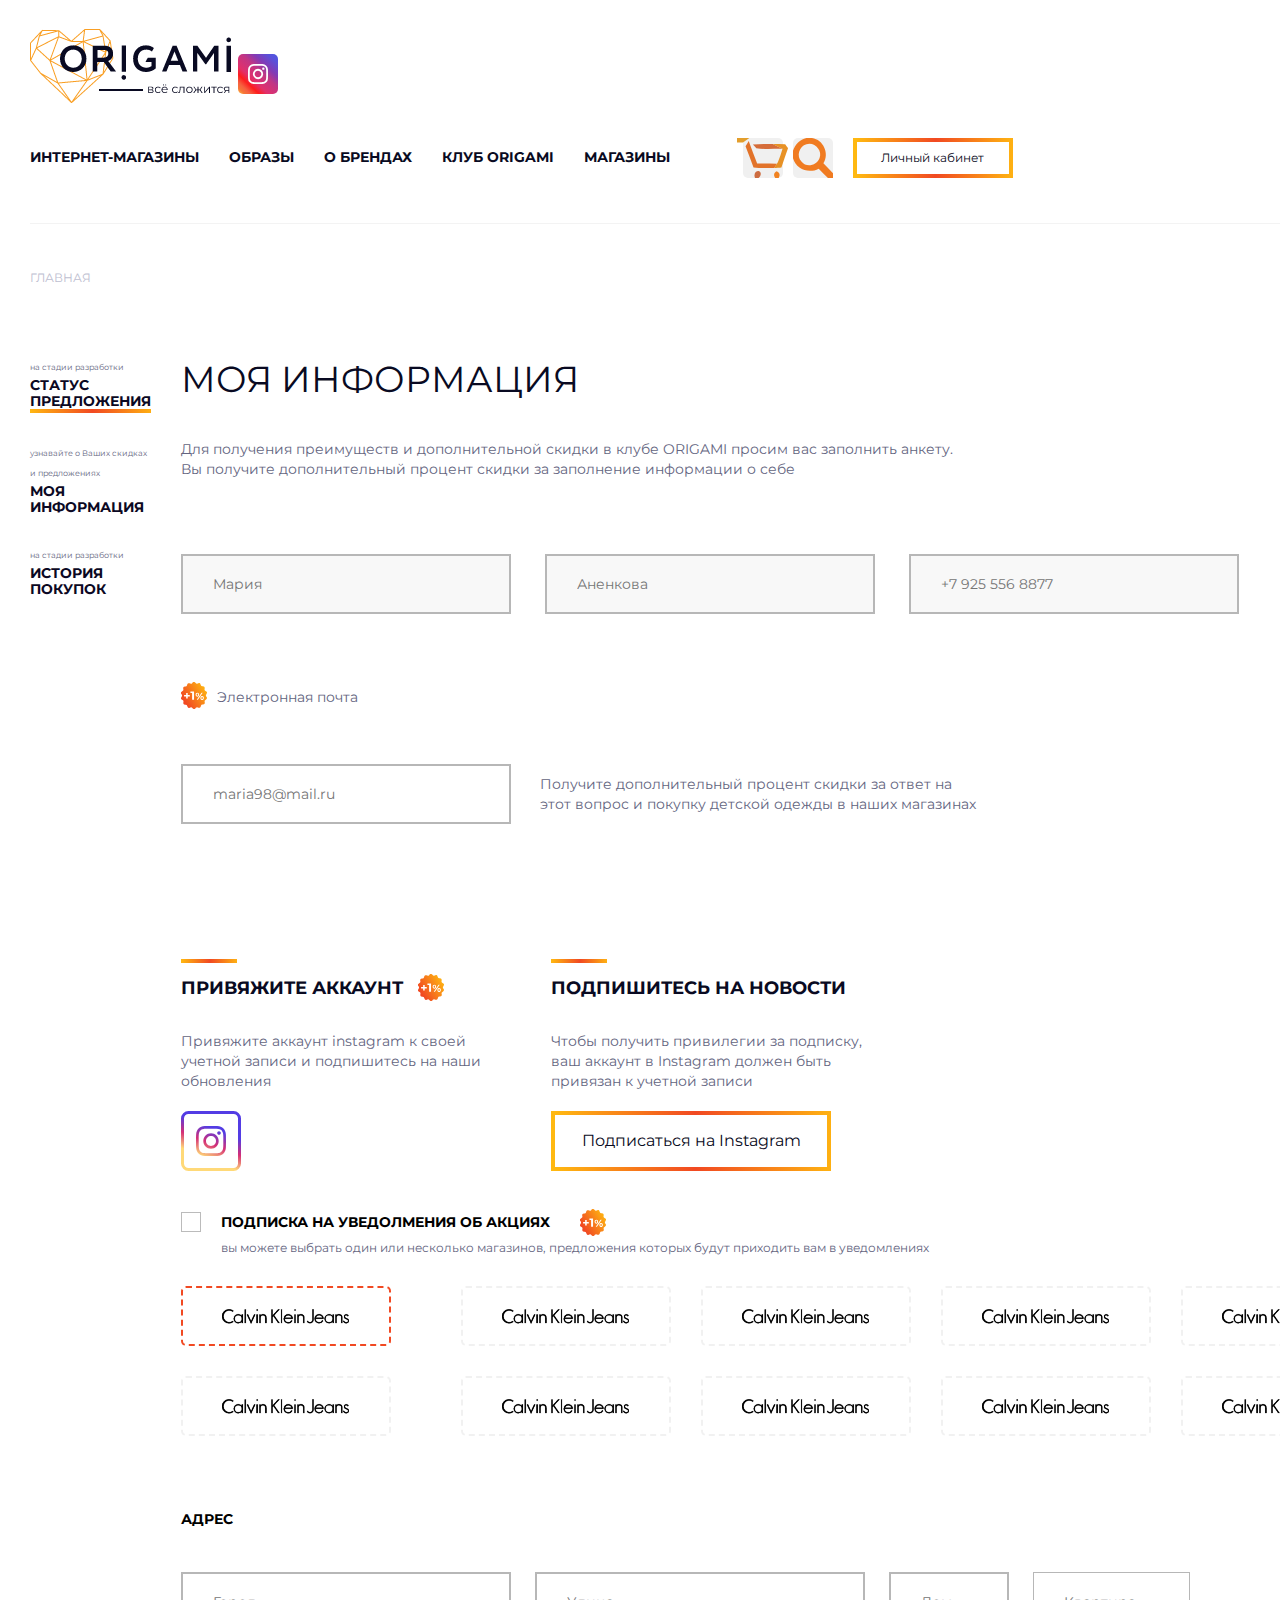
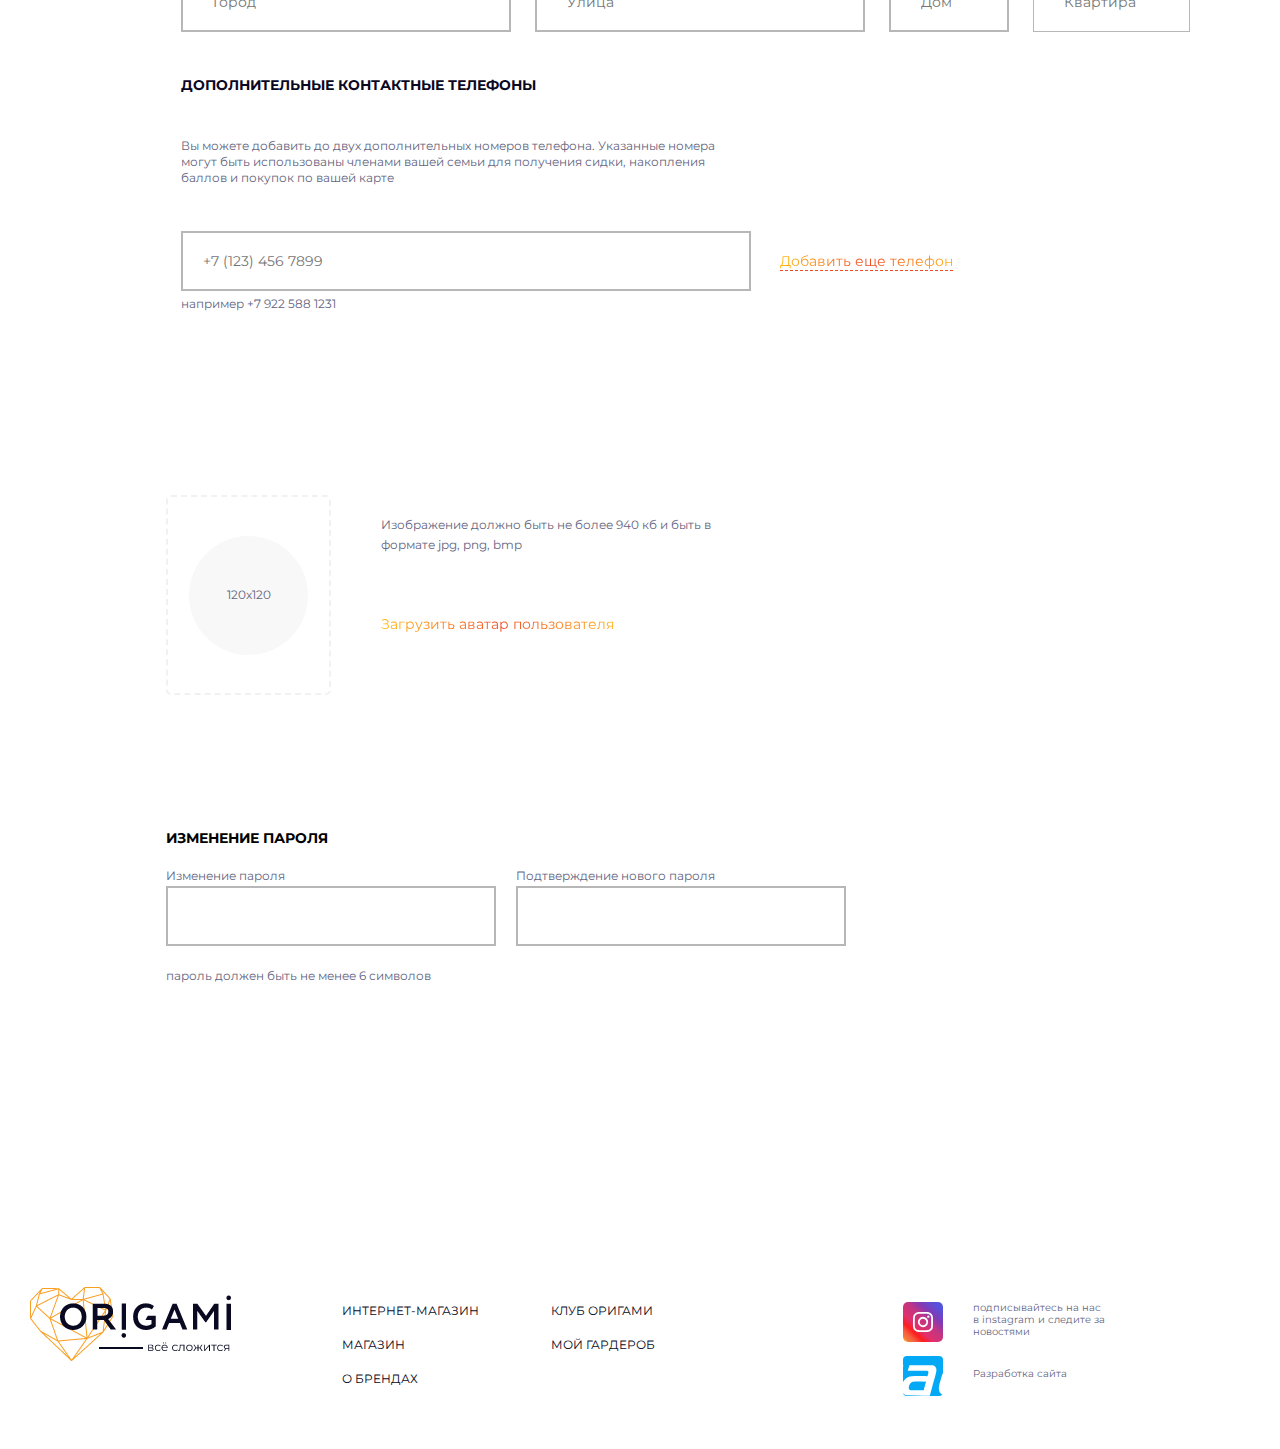
==== commit efbd6d43: "Update feedback.html" ====
--- a/feedback.html
+++ b/feedback.html
@@ -4,12 +4,12 @@
     <meta charset="UTF-8">
     <meta name="viewport" content="width=device-width, initial-scale=1.0">
   
-    <link rel="stylesheet" href="../css/font.css">
-    <link rel="stylesheet" href="../css/null.css">
-    <link rel="stylesheet" href="/css/bootstrap-grid.css">
-    <link rel="stylesheet" href="../css/basket.css">
-    <link rel="stylesheet" href="../css/style.css">
-    <link rel="stylesheet" href="../css/feedback.css">
+    <link rel="stylesheet" href="css/font.css">
+    <link rel="stylesheet" href="css/null.css">
+    <link rel="stylesheet" href="css/bootstrap-grid.css">
+    <link rel="stylesheet" href="css/basket.css">
+    <link rel="stylesheet" href="css/style.css">
+    <link rel="stylesheet" href="css/feedback.css">
     
     <title>Origami</title>
 </head>
@@ -23,14 +23,14 @@
                 <div class="header__big">
                     <div class="row">
                         <div class="col-md-2">
-                            <a href="../index.html" class="header__logo">
-                                <img src="../img/logo/logo.png" alt="">
+                            <a href="./index.html" class="header__logo">
+                                <img src="img/logo/logo.png" alt="">
                             </a>
                         </div>
                            <div class="col-md-1">
                             <a href="#" class="header__icon">
                                
-                                <img class="header__icon-link" src="/img/logo/instagram.svg" alt="">
+                                <img class="header__icon-link" src="img/logo/instagram.svg" alt="">
                                 </a>
                            </div>
                            
@@ -50,7 +50,7 @@
                                         <img src="../img/icons/basket.svg" alt="" />
                                     </a>
                                     <a href="#" class="header__button-search">
-                                        <img src="../img/icons/search.svg" alt="" />
+                                        <img src="img/icons/search.svg" alt="" />
                                     </a>
                                     <a href href="#" class="header__button">
                                        <div class="header__button-text">
@@ -204,7 +204,7 @@
         <div class="row">
             <div class="col-md-12">
                 <div class="main-items">
-                    <img src="/img/main/main-1.svg" alt="" />
+                    <img src="img/main/main-1.svg" alt="" />
         
                     <div class="main-email">
                         Электронная почта
@@ -235,14 +235,14 @@
                 <div class="main-line__divider"></div>
                 <div class="main-account__title">Привяжите аккаунт
                   <div class="main-account__icon-1">
-                      <img src="/img/main/main-1.svg" alt="" />
+                      <img src="img/main/main-1.svg" alt="" />
                </div>
            </div>
            <div class="main-account__text">
             Привяжите аккаунт instagram к своей<br> учетной записи и подпишитесь на наши<br> обновления
           </div>
           <a href="#" class="main-account__icon">
-              <a href=""><img src="/img/main/main_2.svg" alt="" /></a>
+              <a href=""><img src="img/main/main_2.svg" alt="" /></a>
               
           </a>
                   </div>
@@ -286,7 +286,7 @@
                     </label>
                 </div>
                 <div class="main-account__subscribe-icon">
-                    <img src="/img/main/main-1.svg" alt="" />
+                    <img src="img/main/main-1.svg" alt="" />
                      
                    </div>
               
@@ -304,11 +304,11 @@
             <div class="row">
                 <div class="col-md-2">
                     <div class="main-brands__item focus">
-                        <img src="/img/main/mian_3.png" alt="icon" />
+                        <img src="img/main/mian_3.png" alt="icon" />
                         
                     </div>
                     <div class="main-brands__item">
-                        <img src="/img/main/mian_3.png" alt="icon" />
+                        <img src="img/main/mian_3.png" alt="icon" />
                         
                     </div>
                 </div>
@@ -317,41 +317,41 @@
               
             <div class="col-md-2">
                 <div class="main-brands__item ">
-                    <img src="/img/main/mian_3.png" alt="icon" />
+                    <img src="img/main/mian_3.png" alt="icon" />
                     
                 </div>
                 <div class="main-brands__item">
-                    <img src="/img/main/mian_3.png" alt="icon" />
+                    <img src="img/main/mian_3.png" alt="icon" />
                     
                 </div>
             </div>
             <div class="col-md-2">
                 <div class="main-brands__item ">
-                    <img src="/img/main/mian_3.png" alt="icon" />
+                    <img src="img/main/mian_3.png" alt="icon" />
                     
                 </div>
                 <div class="main-brands__item">
-                    <img src="/img/main/mian_3.png" alt="icon" />
+                    <img src="img/main/mian_3.png" alt="icon" />
                     
                 </div>
             </div>
             <div class="col-md-2">
                 <div class="main-brands__item ">
-                    <img src="/img/main/mian_3.png" alt="icon" />
+                    <img src="img/main/mian_3.png" alt="icon" />
                     
                 </div>
                 <div class="main-brands__item">
-                    <img src="/img/main/mian_3.png" alt="icon" />
+                    <img src="img/main/mian_3.png" alt="icon" />
                     
                 </div>
             </div>
             <div class="col-md-2">
                 <div class="main-brands__item ">
-                    <img src="/img/main/mian_3.png" alt="icon" />
+                    <img src="img/main/mian_3.png" alt="icon" />
                     
                 </div>
                 <div class="main-brands__item">
-                    <img src="/img/main/mian_3.png" alt="icon" />
+                    <img src="img/main/mian_3.png" alt="icon" />
                     
                 </div>
             </div>
@@ -633,7 +633,7 @@
                <div class="col-md-2 ">
                 <div class="footer__items">
                     <a href="#" class="footer__logo">
-                        <img src="../img/logo/logo.png" alt="" />
+                        <img src="img/logo/logo.png" alt="" />
     
                     </a>
                </div>
@@ -664,13 +664,13 @@
                             <a href="#" class="footer__insta">
   
                                 
-                                <img class="footer__insta-img" src="../img/icons/instagram.svg" alt=""/>
+                                <img class="footer__insta-img" src="img/icons/instagram.svg" alt=""/>
                           
                             </a>
                              
                             <a href="#" class="footer__itrak">
                                 
-                                <img src="../img/catalog/itrak.svg" alt="" />
+                                <img src="img/catalog/itrak.svg" alt="" />
                            
                             </a>
                            
@@ -782,6 +782,6 @@
 
     <script src="https://code.jquery.com/jquery-3.5.1.slim.min.js" integrity="sha384-DfXdz2htPH0lsSSs5nCTpuj/zy4C+OGpamoFVy38MVBnE+IbbVYUew+OrCXaRkfj" crossorigin="anonymous"></script>
  
-    <script src="/js/main.js"></script>
+    <script src="js/main.js"></script>
 </body>
-</html>+</html>
